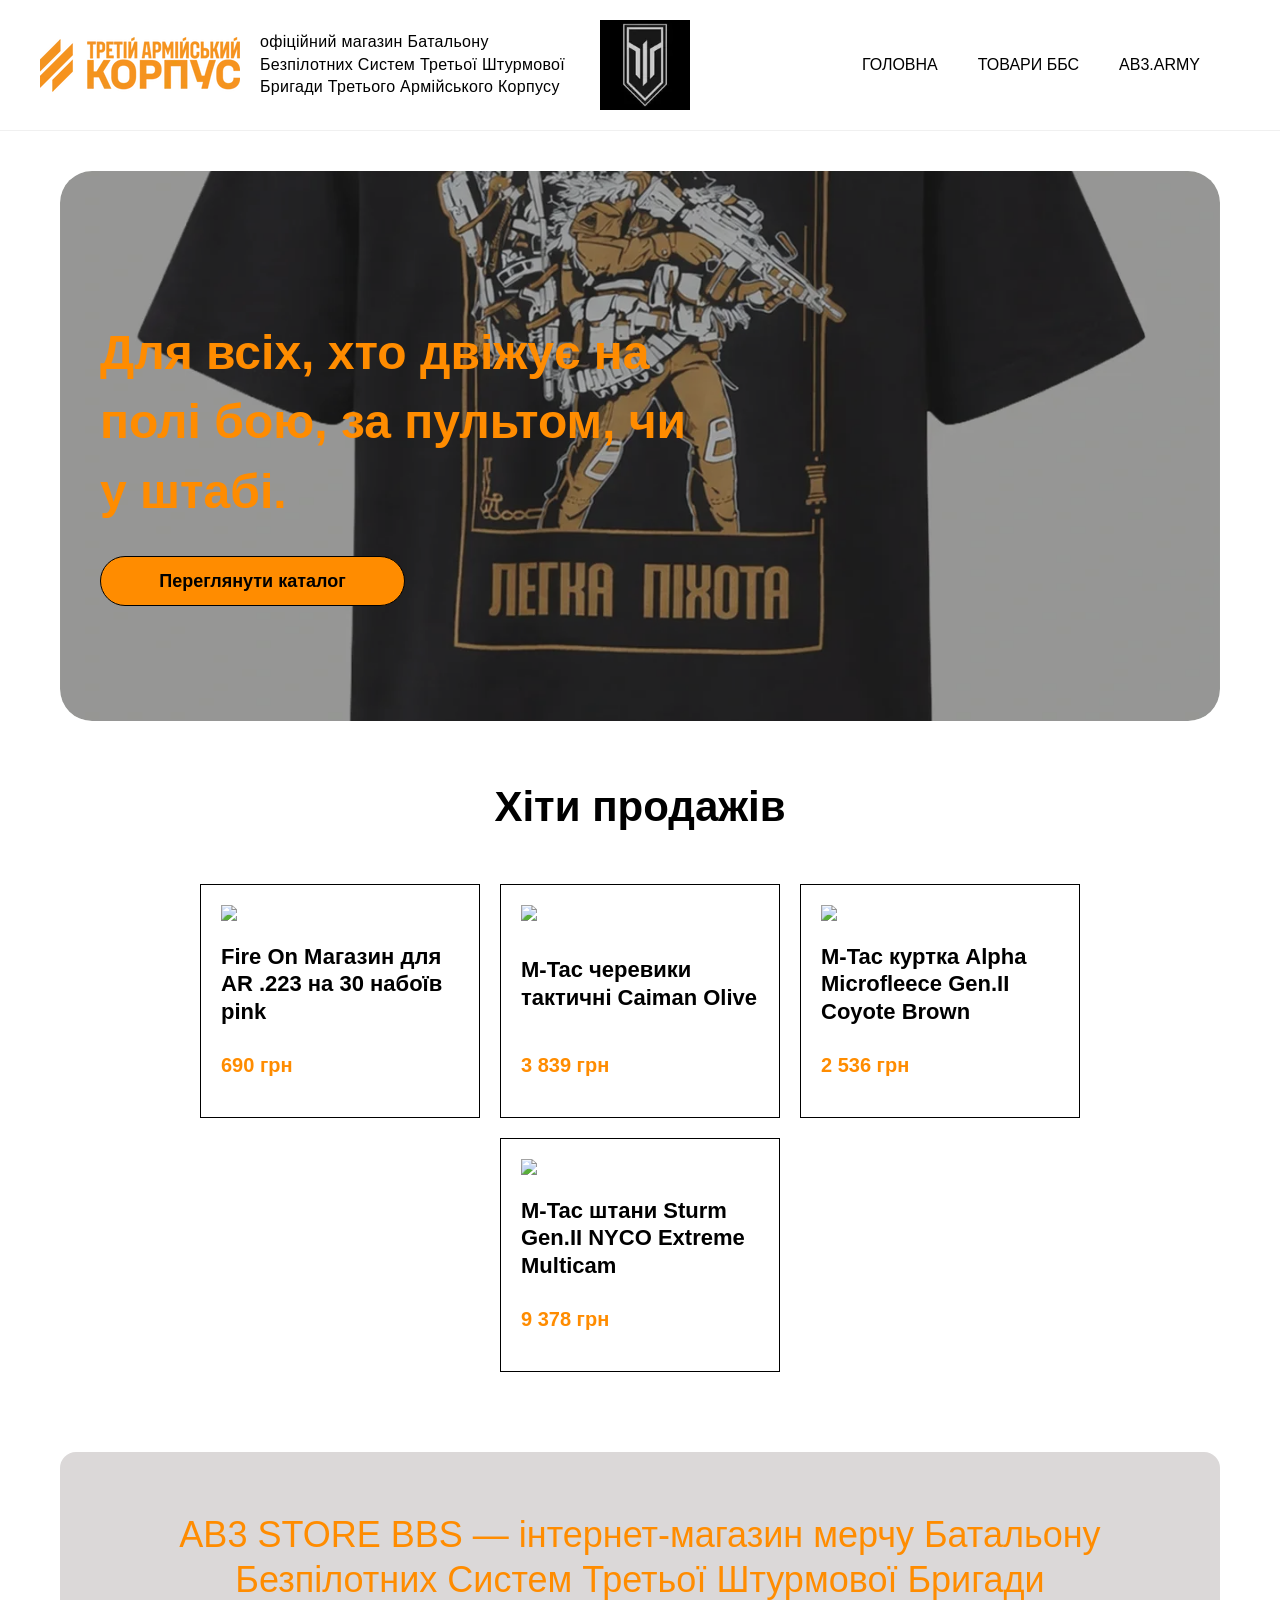
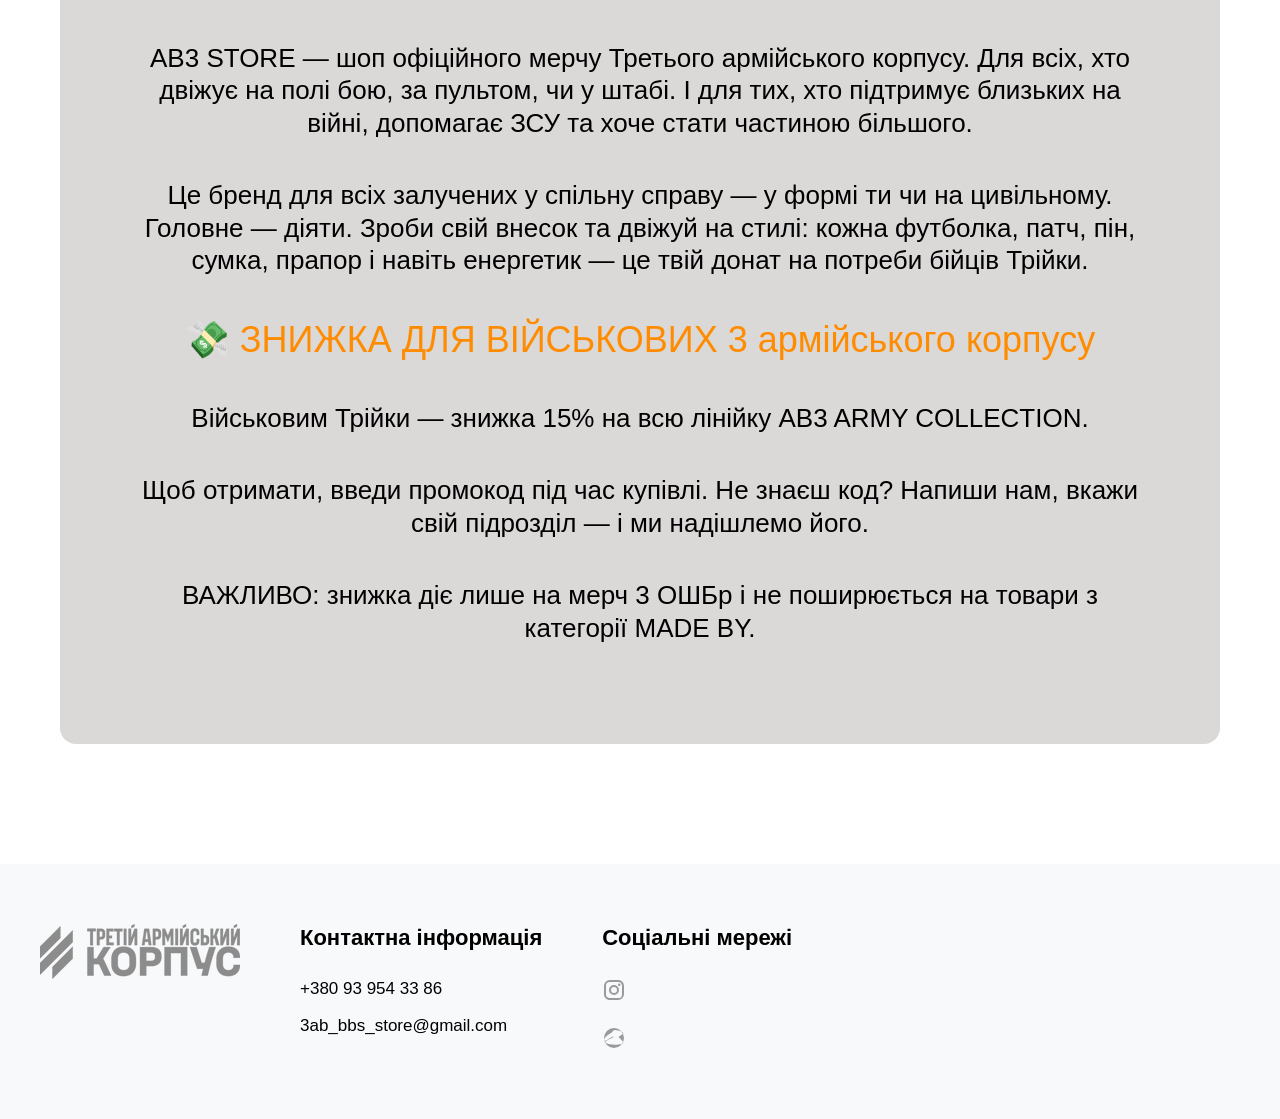
==== html/index.html @ 33bb887c "Візуальні зміни." ====
<html>
    <head lang="uk">
        <meta charset="UTF-8">
        <meta name="viewport" content="width=device-width, initial-scale=1.0">
        <title>Головна | AB3 STORE BBS | Мерч Батальону Безпілотних Систем</title>
        <link rel="icon" href="/css/img/bbs-96730741306747.webp" type="image/x-icon">
        <link rel="stylesheet" href="/css/style.css">
        <link rel="shortcut icon" href="/assets/favicon.ico" type="image/x-icon">
        <link href="/assets/default/production/client.b7f14640b805a15aca8f0a58725fa030.css" type="text/css" rel="stylesheet">
        <link href="/assets/default/production/styles.9fdff0e87ecc9fc3552acbc0e8273e4c.css" type="text/css" rel="stylesheet">
    </head>
    <body>

        <header>
            <div class="cont_header">

                <div class="logo-wrapper">
                    <img class='logo' src='/css/img/3АК_логотип.webp' alt="Логотип">
                    <div class="header__section">
                        <div class="header__slogan">офіційний магазин Батальону Безпілотних Систем Третьої Штурмової Бригади Третього Армійського Корпусу</div>
                    </div>
                    <img class='logo_2' src='/css/img/bbs-96730741306747.webp' alt="Логотип ББС">
                </div>

                <ul class='menu'>
                    <li><a class='menu-elements' href='/html/index.html'>Головна</a></li>
                    <li><a class='menu-elements' href='/html/bbs.html'>Товари ББС</a></li>
                    <li><a class='menu-elements' href='/html/AB3.html'>AB3.ARMY</a></li>
                </ul>

                <!-- Сюди вставляємо контейнер кошика Ecwid -->
                <div data-layout="SMALL_ICON_COUNTER" class="ec-cart-widget"></div>
            </div>
        </header>

        
        <main>
            <div class="hero-section">
                <div class="carousel">
                    <!-- Замініть src на шляхи до ваших зображень -->
                    <img src="/css/img/futbolka-stg-lehka-pikhota-chorna-xs-tsh-lp-bl-xs-23276362624699.webp" alt="Слайд 1" class="carousel-image active">
                    <img src="/css/img/stiker-ab3-army-vryvaisia-st-ab-vry-95581041040920.webp" alt="Слайд 2" class="carousel-image">
                    <img src="/css/img/futbolka-vid-bbs-fpv-izium-xs-tsh-bbs-fi-xs-65790374853443.webp" alt="Слайд 3" class="carousel-image">
                    <img src="/css/img/12-pack-enerhetyk-chainyi-dvizh-vid-ab3.army-t-enrg-dvizh-81625658340590.webp" alt="Слайд 4" class="carousel-image">
                </div>
                <h1 class="cta-title">Для всіх, хто двіжує на полі бою, за пультом, чи у штабі.</h1>
                <button class="cta-button">Переглянути каталог</button>
            </div>   
             
            <div class="products-section">
                <h2 class="products-title">Хіти продажів</h2>
                <div class="products-cards">
                    <div class="card">
                        <img class="img-card" src="t1bszqejxtu71p4uwqw9rehmm2iix1bc.jpg">
                        <h3 class="title-card">Fire On Магазин для АR .223 на 30 набоїв pink</h3>
                        <p class="price-card">690 грн</p>
                    </div>
                    <div class="card">
                        <img class="img-card" src="qrk2g6bggekqtichtr3t1vtlex09fgfk.jpg">
                        <h3 class="title-card">M-Tac черевики тактичні Caiman Olive</h3>
                        <p class="price-card">3 839 грн</p>
                    </div>
                    <div class="card">
                        <img class="img-card" src="4c2ugzacnl81k9i94lqs29xo9phe4vi9.jpg">
                        <h3 class="title-card">M-Tac куртка Alpha Microfleece Gen.II Coyote Brown</h3>
                        <p class="price-card">2 536 грн</p>
                    </div>
                    <div class="card">
                        <img class="img-card" src="0g0bbhjga5pd9u0oapahsax125ygoqui.jpg">
                        <h3 class="title-card">M-Tac штани Sturm Gen.II NYCO Extreme Multicam</h3>
                        <p class="price-card">9 378 грн</p>
                    </div>
                </div>
            </div>
                

            <div class="contact-section">
                <h2 class="contact-text-head">AB3 STORE BBS — інтернет-магазин мерчу Батальону Безпілотних Систем Третьої Штурмової Бригади</h2>
                <p class="contact-text">AB3 STORE — шоп офіційного мерчу Третього армійського корпусу. Для всіх, хто двіжує на полі бою, за пультом, чи у штабі. І для тих, хто підтримує близьких на війні, допомагає ЗСУ та хоче стати частиною більшого.</p>
                <p class="contact-text">Це бренд для всіх залучених у спільну справу — у формі ти чи на цивільному. Головне — діяти. Зроби свій внесок та двіжуй на стилі: кожна футболка, патч, пін, сумка, прапор і навіть енергетик — це твій донат на потреби бійців Трійки.</p>
 
                <h2 class="contact-text-head">💸 ЗНИЖКА ДЛЯ ВІЙСЬКОВИХ 3 армійського корпусу</h2>
                <p class="contact-text">Військовим Трійки — знижка 15% на всю лінійку AB3 ARMY COLLECTION.</p>
                <p class="contact-text">Щоб отримати, введи промокод під час купівлі. Не знаєш код? Напиши нам, вкажи свій підрозділ — і ми надішлемо його.</p>
                <p class="contact-text">ВАЖЛИВО: знижка діє лише на мерч 3 ОШБр і не поширюється на товари з категорії MADE BY.</p>
            </div>
        </main>
        
        <footer>
            <div class="footer-menu">
                <div class="copyright">
                    <img class='logo' src='/css/img/3АК_логотип_2.webp' alt="Логотип Корпусу">
                </div>
                
                <div class="vert-menu">
                    <h3 class="footer-elements-first">Контактна інформація</h3>
                    <a href="#" class="footer-elements">+380 93 954 33 86</a>
                    <a href="#" class="footer-elements">3ab_bbs_store@gmail.com</a>
                </div>
                <div class="vert-menu">
                    <h3 class="footer-elements-first">Соціальні мережі</h3>

                    <a class="footer__social-icon" rel="nofollow" target="_blank" title="Instagram" aria-label="Instagram" href="https://instagram.com/ab3.store.merch">
                        <svg class="icon-ig">
                            <use xlink:href="#icon-ig"></use>
                        </svg>
                    </a>

                    <a class="footer__social-icon" rel="nofollow" target="_blank" title="Telegram" aria-label="Telegram" href="https://telegram.me/@ab3_store">
                        <svg class="icon-tg">
                            <use xlink:href="#icon-tg"></use>
                        </svg>
                    </a>

                </div>
            </div>
        </footer>

    <svg style="display: none;">

        <symbol id="icon-ig" viewBox="0 0 24 24">
            <path d="M7.8,2H16.2C19.4,2 22,4.6 22,7.8V16.2A5.8,5.8 0 0,1 16.2,22H7.8C4.6,22 2,19.4 2,16.2V7.8A5.8,5.8 0 0,1 7.8,2M7.6,4A3.6,3.6 0 0,0 4,7.6V16.4C4,18.39 5.61,20 7.6,20H16.4A3.6,3.6 0 0,0 20,16.4V7.6C20,5.61 18.39,4 16.4,4H7.6M17.25,5.5A1.25,1.25 0 0,1 18.5,6.75A1.25,1.25 0 0,1 17.25,8A1.25,1.25 0 0,1 16,6.75A1.25,1.25 0 0,1 17.25,5.5M12,7A5,5 0 0,1 17,12A5,5 0 0,1 12,17A5,5 0 0,1 7,12A5,5 0 0,1 12,7M12,9A3,3 0 0,0 9,12A3,3 0 0,0 12,15A3,3 0 0,0 15,12A3,3 0 0,0 12,9Z" />
        </symbol>
        
        <symbol id="icon-tg" viewBox="0 0 24 24">
            <path d="M11.944,2A10,10 0 0,0 2,12A10,10 0 0,0 12,22A10,10 0 0,0 22,12A10,10 0 0,0 12,2M11.944,4C16.022,4 19.111,5.367 20.5,6.167C21.133,6.533 21.333,6.9 21.333,7.333C21.333,7.8 20.967,8.067 20.533,8.333C19.4,9.033 17.8,10.067 17.067,10.533C16.8,10.7 16.533,11.067 16.8,11.333C17.4,11.933 18.6,13.133 19.2,13.733C19.8,14.333 20.4,14.933 20.8,15.333C21.2,15.733 21.4,16.2 21.267,16.8C21.133,17.4 20.6,17.867 19.933,18C17.8,18.467 15.2,18.8 12.533,18.8C9.333,18.8 6.8,18.267 5.2,17.6C3.867,17.067 3.2,16.467 3.333,15.733C3.4,15.333 3.933,14.933 4.933,14.467C6.467,13.733 8.8,12.6 11.067,11.267C11.333,11.133 11.6,10.933 11.333,10.667C11.067,10.4 10.6,10.533 10.267,10.733C8.4,11.867 5.8,13.467 4.933,14C4.2,14.467 3.6,14.8 3.2,14.8C2.6,14.8 2.2,14.333 2.267,13.6C2.4,12.4 3.4,10.8 5.6,9.2C7.8,7.6 10.6,6.4 11.944,4Z" />
        </symbol>

    </svg>

    <!-- Контейнер для віджету кошика (саме він генерує ваш HTML код) -->
    <div data-layout="SMALL_ICON_COUNTER" class="ec-cart-widget"></div>

    <!-- Скрипт ініціалізації Ecwid -->
    <div>
        <script data-cfasync="false" type="text/javascript" src="https://app.ecwid.com/script.js?ВАШ_STORE_ID&data_platform=code" charset="utf-8"></script>
        <script>Ecwid.init();</script>
    </div>
    
    <script src="/js/main.js"></script>
        
    </body>
</html>
---- css/style.css ----
/* =========================================
   1. ГЛОБАЛЬНІ СТИЛІ
   ========================================= */
body {
    margin: 0;
    padding: 0;
    font-family: "Inter", sans-serif;
    background-color: #ffffff;
    color: #000000;
    box-sizing: border-box;
}

*, *:before, *:after {
    box-sizing: inherit;
}

a {
    text-decoration: none;
    color: inherit;
    transition: color 0.3s ease;
}

ul {
    list-style: none;
    padding: 0;
    margin: 0;
}

img {
    max-width: 100%;
    display: block;
}

/* =========================================
   2. HEADER (ШАПКА)
   ========================================= */
header {
    background-color: #ffffff;
    padding: 20px 40px;
    min-height: 100px;
    display: flex;
    align-items: center;
    justify-content: center;
    border-bottom: 1px solid #f0f0f0;
    position: relative;
    z-index: 100;
}

.cont_header {
    display: flex;
    justify-content: space-between;
    align-items: center;
    width: 100%;
    max-width: 1400px;
    gap: 20px; /* Відступ між групою лого і меню */
}

/* Логотип і текст */
.logo-wrapper {
    display: flex;
    align-items: center;
    gap: 20px;
    flex-shrink: 0;
}

.logo {
    width: 200px;
    height: auto;
    display: block;
    object-fit: contain;
}

.logo_2 {
    width: 90px;
    height: auto;
    display: block;
    object-fit: contain;
}

.header__section {
    display: block;
    max-width: 320px; /* Компактний блок тексту */
    text-align: left;
}

.header__slogan {
    font-weight: 400;
    font-size: 16px;
    line-height: 1.4;
    text-transform: none;
    color: #000;
    margin: 0;
    letter-spacing: 0.3px;
}

/* Меню */
.menu {
    display: flex;
    flex-direction: row;
    justify-content: flex-end;
    align-items: center;
    gap: 40px;
    flex-grow: 1; /* Займає вільний простір */
}

.menu-elements {
    font-weight: 500;
    font-size: 16px;
    line-height: 1.2;
    text-transform: uppercase;
    color: #000;
}

.menu-elements:hover {
    color: darkorange;
}

/* Кошик Ecwid у хедері */
.ec-cart-widget {
    margin-left: 20px;
    display: inline-block;
    vertical-align: middle;
    flex-shrink: 0;
}

/* Стилізація іконки кошика Ecwid */
.ec-minicart__icon .icon-default path[stroke], 
.ec-minicart__icon .icon-default circle[stroke],
.ec-minicart__icon .icon-default rect[stroke] {
    stroke: #000000 !important;
    stroke-width: 2px;
}

.ec-minicart__icon .icon-default path[fill],
.ec-minicart__icon .icon-default circle[fill] {
    fill: none !important;
}

/* Лічильник товарів у кошику */
.ec-minicart__counter {
    background-color: darkorange !important;
    color: #ffffff !important;
    border-radius: 50% !important;
    font-family: "Inter", sans-serif !important;
    font-weight: 600 !important;
    font-size: 11px !important;
    border: 2px solid #fff !important;
    box-shadow: 0 2px 5px rgba(0,0,0,0.2);
}

/* =========================================
   3. HERO 
   ========================================= */

.hero-section {
    border-radius: 32px;
    padding: 60px 40px;
    max-width: 100%;
    min-height: 550px;
    display: flex;
    flex-direction: column;
    justify-content: center;
    /* Прибираємо суцільний фон, бо тепер там картинки */
    background: transparent; 
    margin-bottom: 40px;
    position: relative; /* Важливо для позиціонування каруселі */
    overflow: hidden; /* Щоб картинки не вилазили за rounded corners */
    color: #000;
}

/* Контейнер для слайдера */
.carousel {
    position: absolute;
    top: 0;
    left: 0;
    width: 100%;
    height: 100%;
    z-index: 0; /* На задньому плані */
}

.carousel-image {
    position: absolute;
    top: 0;
    left: 0;
    width: 100%;
    height: 100%;
    object-fit: cover; /* Заповнює весь блок без спотворень */
    opacity: 0;
    transition: opacity 1s ease-in-out;
    z-index: 0;
}

.carousel-image.active {
    opacity: 1;
    z-index: 1;
}

/* Затемнення поверх картинок, щоб текст читався */
.hero-section::before {
    content: '';
    position: absolute;
    top: 0;
    left: 0;
    width: 100%;
    height: 100%;
    background: rgba(53, 51, 51, 0.371); /* Напівпрозорий білий шар */
    z-index: 1;
    border-radius: 32px;
}

/* Контент має бути вище за картинки і затемнення */
.cta-title, .cta-button {
    position: relative;
    z-index: 2;
}

.cta-title {
    font-weight: 600;
    font-size: 48px;
    line-height: 1.45;
    color: darkorange;
    max-width: 600px;
    margin-bottom: 30px;
}

.cta-button {
    border: 1px solid #000;
    border-radius: 200px;
    width: fit-content;
    min-width: 305px;
    height: 50px;
    font-weight: 600;
    font-size: 18px;
    line-height: 1.2;
    text-align: center;
    color: #000;
    background: darkorange;
    cursor: pointer;
    transition: background 0.3s ease;
    display: flex;
    align-items: center;
    justify-content: center;
    text-decoration: none;
}

.cta-button:hover {
    background: rgb(0, 0, 0);
    color: darkorange;
    border: 1px solid darkorange;
}   

/* =========================================
   4. PRODUCTS (ТОВАРИ)
   ========================================= */
main {
    max-width: 1200px;
    margin: 0 auto;
    padding: 40px 20px;
}

.products-title {
    font-weight: 600;
    font-size: 42px;
    line-height: 1.25;
    text-align: center;
    color: #000;
    margin: 60px 0 50px 0;
}

.products-cards {
    display: flex;
    flex-wrap: wrap;
    justify-content: center;
    gap: 20px;
}

.card {
    border: 1.5px solid #000;
    padding: 20px;
    width: 280px;
    background: #fff;
    transition: transform 0.3s ease, box-shadow 0.3s ease;
    display: flex;
    flex-direction: column;
    justify-content: space-between;
    box-sizing: border-box;
}

.card:hover {
    transform: translateY(-5px);
    box-shadow: 0 10px 20px rgba(0,0,0,0.05);
}

.title-card {
    font-weight: 600;
    font-size: 22px;
    line-height: 1.25;
    color: #000;
    margin-bottom: 10px;
}

.price-card {
    font-weight: 600;
    font-size: 20px;
    line-height: 1.08;
    color: darkorange;
}

/* =========================================
   5. CONTACTS (КОНТАКТИ)
   ========================================= */
.contact-section {
    background: #dbd8d8;
    border-radius: 16px;
    padding: 60px 20px;
    max-width: 1200px;
    text-align: center;
    margin: 80px auto;
}

.contact-text-head {
    font-weight: 500;
    font-size: 36px;
    line-height: 1.25;
    color: darkorange;
    max-width: 1000px;
    margin: 0 auto 40px auto;
    display: block;
}

.contact-text {
    font-weight: 500;
    font-size: 26px;
    line-height: 1.25;
    color: black;
    max-width: 1000px;
    margin: 0 auto 40px auto;
    display: block;
}

.contact-form {
    display: flex;
    align-items: center;
    justify-content: center;
    width: 100%;
    max-width: 400px;
    height: 50px;
    margin: 0 auto;
}

.input-phone {
    flex-grow: 1;
    border: 1px solid #000;
    border-right: none;
    border-radius: 54px 0 0 54px;
    padding: 0 20px;
    height: 100%;
    background: #d3e9ff;
    font-family: "Inter", sans-serif;
    font-size: 16px;
    color: #000;
    outline: none;
}

.input-phone::placeholder {
    color: rgba(0,0,0,0.5);
}

.submit-button {
    border: 1px solid #000;
    border-radius: 0 200px 200px 0;
    width: 120px;
    height: 100%;
    background: #000;
    font-weight: 600;
    font-size: 14px;
    color: #fff;
    cursor: pointer;
    transition: background 0.3s ease;
}

.submit-button:hover {
    background: #333;
}

/* =========================================
   6. FOOTER (ПІДВАЛ)
   ========================================= */
footer {
    display: flex;
    flex-wrap: wrap;
    justify-content: space-between;
    align-items: flex-start;
    padding: 60px 40px;
    background: #F8F9FA;
    max-width: 1400px;
    margin: 0 auto;
    gap: 40px;
}

.footer-menu {
    display: flex;
    flex-wrap: wrap;
    justify-content: flex-end;
    gap: 60px;
}

.vert-menu {
    display: flex;
    flex-direction: column;
    align-items: flex-start;
    gap: 15px;
}

.footer-elements-first {
    font-weight: 600;
    font-size: 22px;
    line-height: 1.3;
    color: #000;
    margin: 0 0 10px 0;
    display: block;
}

.footer-elements {
    font-weight: 400;
    font-size: 17px;
    line-height: 1.3;
    color: #000;
}

.footer-elements:hover {
    color: darkorange;
}

/* Соціальні іконки */
.footer__social-icon {
    display: inline-flex;
    align-items: center;
    justify-content: center;
    overflow: hidden;
    margin: 0 9px 9px 0;
    width: 24px;
    height: 24px;
    border: 0;
    color: rgba(60, 60, 60, 0.5) !important;
    transition: all 0.3s ease;
}

.footer__social-icon:hover {
    color: #000000 !important;
    transform: scale(1.1);
}

.footer__social-icon svg {
    width: 100%;
    height: 100%;
    fill: currentColor;
    display: block;
}

/* =========================================
   7. АДАПТИВНІСТЬ (MOBILE)
   ========================================= */
@media (max-width: 900px) {
    .cont_header {
        flex-direction: column;
        gap: 20px;
    }

    .logo-wrapper {
        width: 100%;
        justify-content: center;
        text-align: center;
    }

    .header__section {
        max-width: 100%;
        text-align: center;
    }

    .menu {
        width: 100%;
        justify-content: center;
        gap: 15px;
        flex-wrap: wrap;
    }
    
    .ec-cart-widget {
        margin: 20px auto 0;
        display: block;
        text-align: center;
    }

    .cta-title {
        font-size: 32px;
    }

    .slide-content {
        padding: 20px;
        text-align: center;
    }
    
    .carousel-btn {
        opacity: 1;
        pointer-events: auto;
        background: rgba(255,255,255,0.9);
    }

    .contact-text {
        font-size: 24px;
    }

    .contact-form {
        flex-direction: column;
        height: auto;
        gap: 10px;
    }

    .input-phone {
        width: 100%;
        border-radius: 54px;
        border-right: 1px solid #000;
        padding: 15px;
        height: 50px;
        box-sizing: border-box;
    }

    .submit-button {
        width: 100%;
        border-radius: 54px;
        height: 50px;
        border: 1px solid #000;
    }

    footer {
        flex-direction: column;
        align-items: center;
        text-align: center;
        padding: 40px 20px;
    }

    .footer-menu {
        justify-content: center;
        gap: 30px;
    }
    
    .vert-menu {
        align-items: center;
    }
}
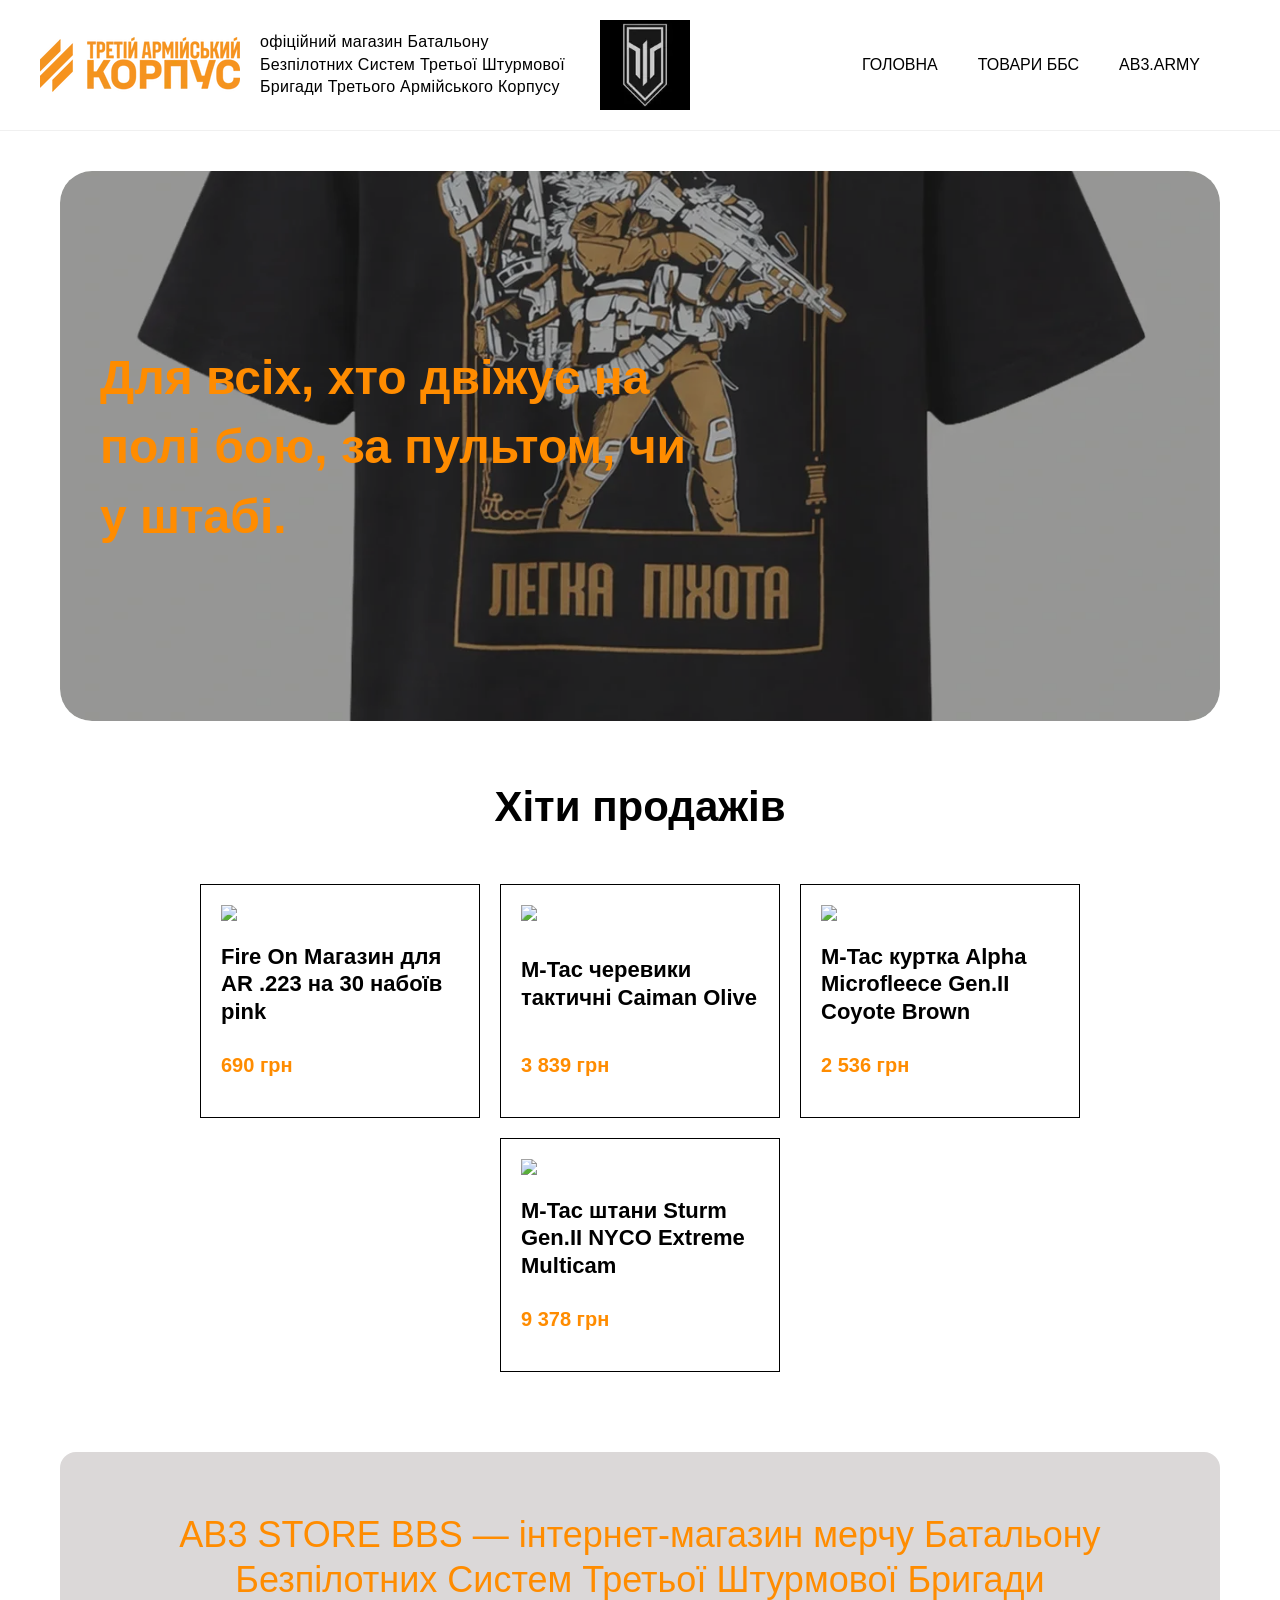
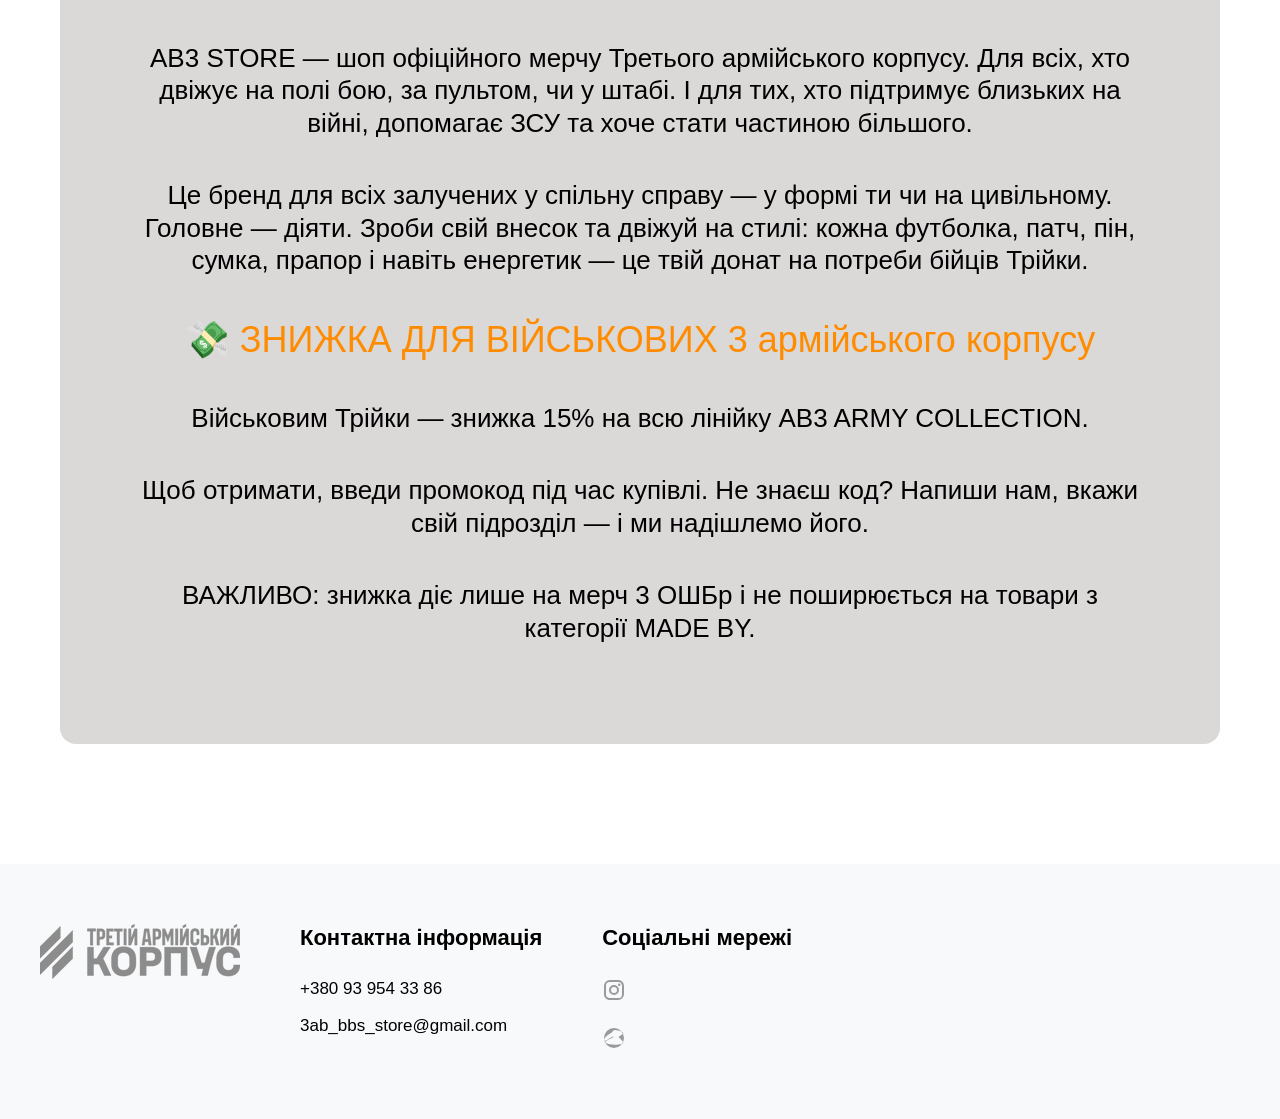
==== commit 9527c694: "Прероблення підвалу." ====
--- a/html/index.html
+++ b/html/index.html
@@ -44,7 +44,6 @@
                     <img src="/css/img/12-pack-enerhetyk-chainyi-dvizh-vid-ab3.army-t-enrg-dvizh-81625658340590.webp" alt="Слайд 4" class="carousel-image">
                 </div>
                 <h1 class="cta-title">Для всіх, хто двіжує на полі бою, за пультом, чи у штабі.</h1>
-                <button class="cta-button">Переглянути каталог</button>
             </div>   
              
             <div class="products-section">
@@ -87,31 +86,33 @@
         </main>
         
         <footer>
-            <div class="footer-menu">
-                <div class="copyright">
-                    <img class='logo' src='/css/img/3АК_логотип_2.webp' alt="Логотип Корпусу">
-                </div>
-                
-                <div class="vert-menu">
-                    <h3 class="footer-elements-first">Контактна інформація</h3>
-                    <a href="#" class="footer-elements">+380 93 954 33 86</a>
-                    <a href="#" class="footer-elements">3ab_bbs_store@gmail.com</a>
-                </div>
-                <div class="vert-menu">
-                    <h3 class="footer-elements-first">Соціальні мережі</h3>
+            <div class="cont_footer">
+                <div class="footer-menu">
+                    <div class="copyright">
+                        <img class='logo' src='/css/img/3АК_логотип_2.webp' alt="Логотип Корпусу">
+                    </div>
+                    
+                    <div class="vert-menu">
+                        <h3 class="footer-elements-first">Контактна інформація</h3>
+                        <a href="#" class="footer-elements">+380 93 954 33 86</a>
+                        <a href="#" class="footer-elements">3ab_bbs_store@gmail.com</a>
+                    </div>
+                    <div class="vert-menu">
+                        <h3 class="footer-elements-first">Соціальні мережі</h3>
 
-                    <a class="footer__social-icon" rel="nofollow" target="_blank" title="Instagram" aria-label="Instagram" href="https://instagram.com/ab3.store.merch">
-                        <svg class="icon-ig">
-                            <use xlink:href="#icon-ig"></use>
-                        </svg>
-                    </a>
+                        <a class="footer__social-icon" rel="nofollow" target="_blank" title="Instagram" aria-label="Instagram" href="https://instagram.com/ab3.store.merch">
+                            <svg class="icon-ig">
+                                <use xlink:href="#icon-ig"></use>
+                            </svg>
+                        </a>
 
-                    <a class="footer__social-icon" rel="nofollow" target="_blank" title="Telegram" aria-label="Telegram" href="https://telegram.me/@ab3_store">
-                        <svg class="icon-tg">
-                            <use xlink:href="#icon-tg"></use>
-                        </svg>
-                    </a>
+                        <a class="footer__social-icon" rel="nofollow" target="_blank" title="Telegram" aria-label="Telegram" href="https://telegram.me/@ab3_store">
+                            <svg class="icon-tg">
+                                <use xlink:href="#icon-tg"></use>
+                            </svg>
+                        </a>
 
+                    </div>
                 </div>
             </div>
         </footer>
--- a/css/style.css
+++ b/css/style.css
@@ -387,14 +387,22 @@
    6. FOOTER (ПІДВАЛ)
    ========================================= */
 footer {
+    display: block;
+    width: 100%;
+    padding: 60px 40px;
+    background: #F8F9FA;
+    box-sizing: border-box;
+}
+
+/* Контейнер всередині футера (аналог .cont_header) */
+.cont_footer {
     display: flex;
     flex-wrap: wrap;
     justify-content: space-between;
     align-items: flex-start;
-    padding: 60px 40px;
-    background: #F8F9FA;
+    width: 100%;
     max-width: 1400px;
-    margin: 0 auto;
+    margin: 0 auto; /* Центрування контейнера */
     gap: 40px;
 }
 
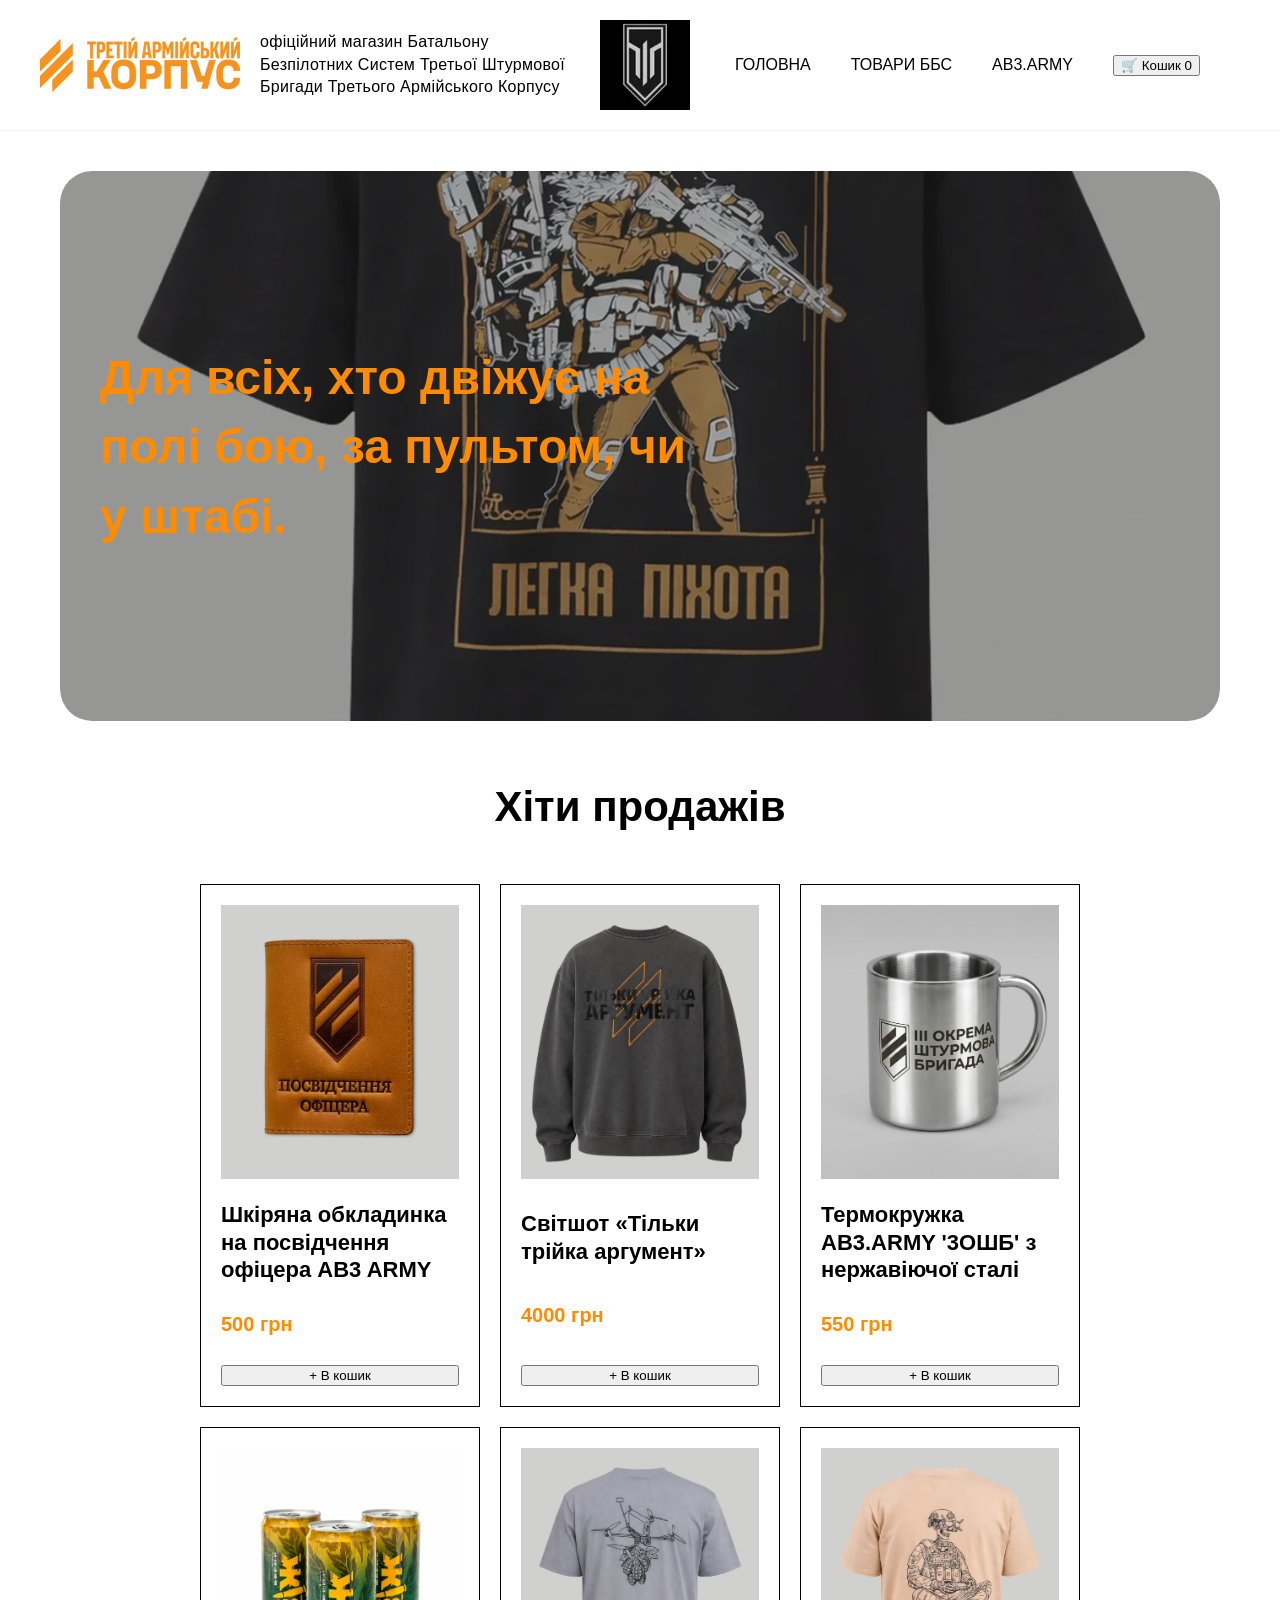
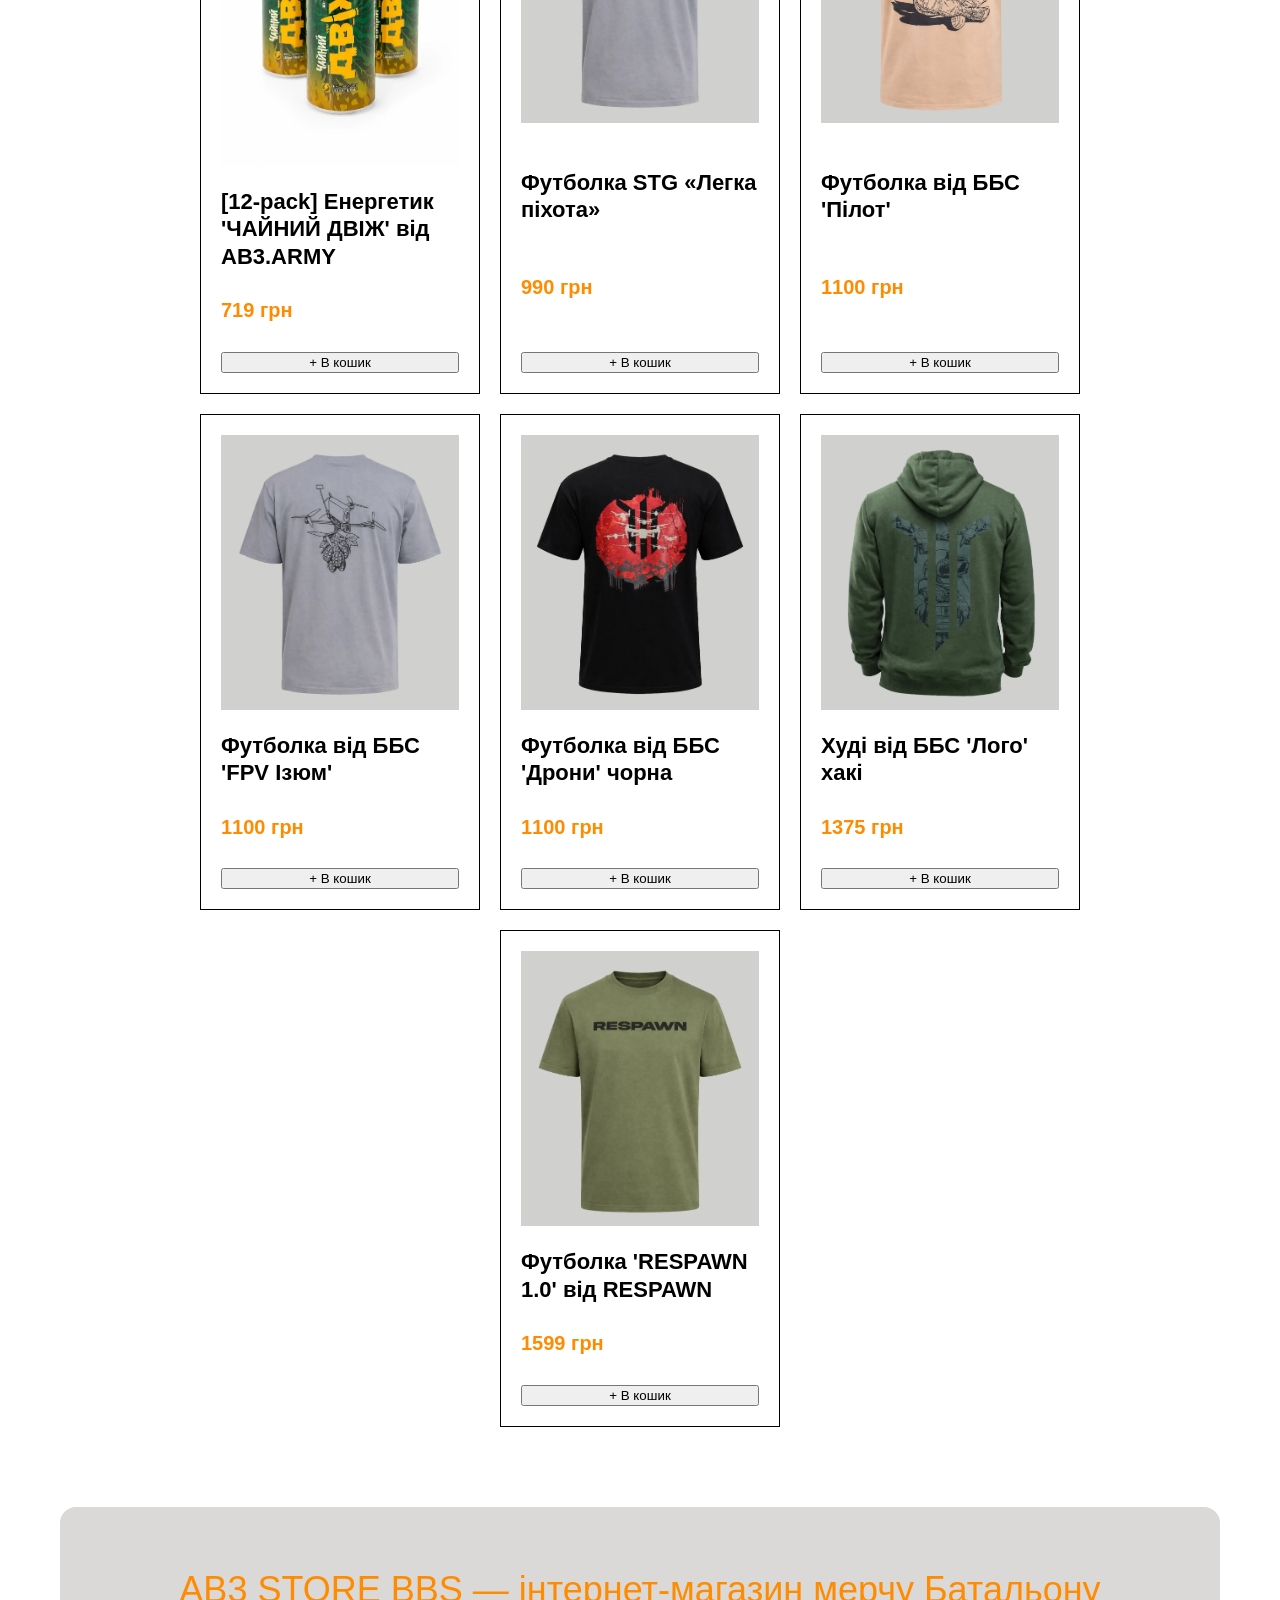
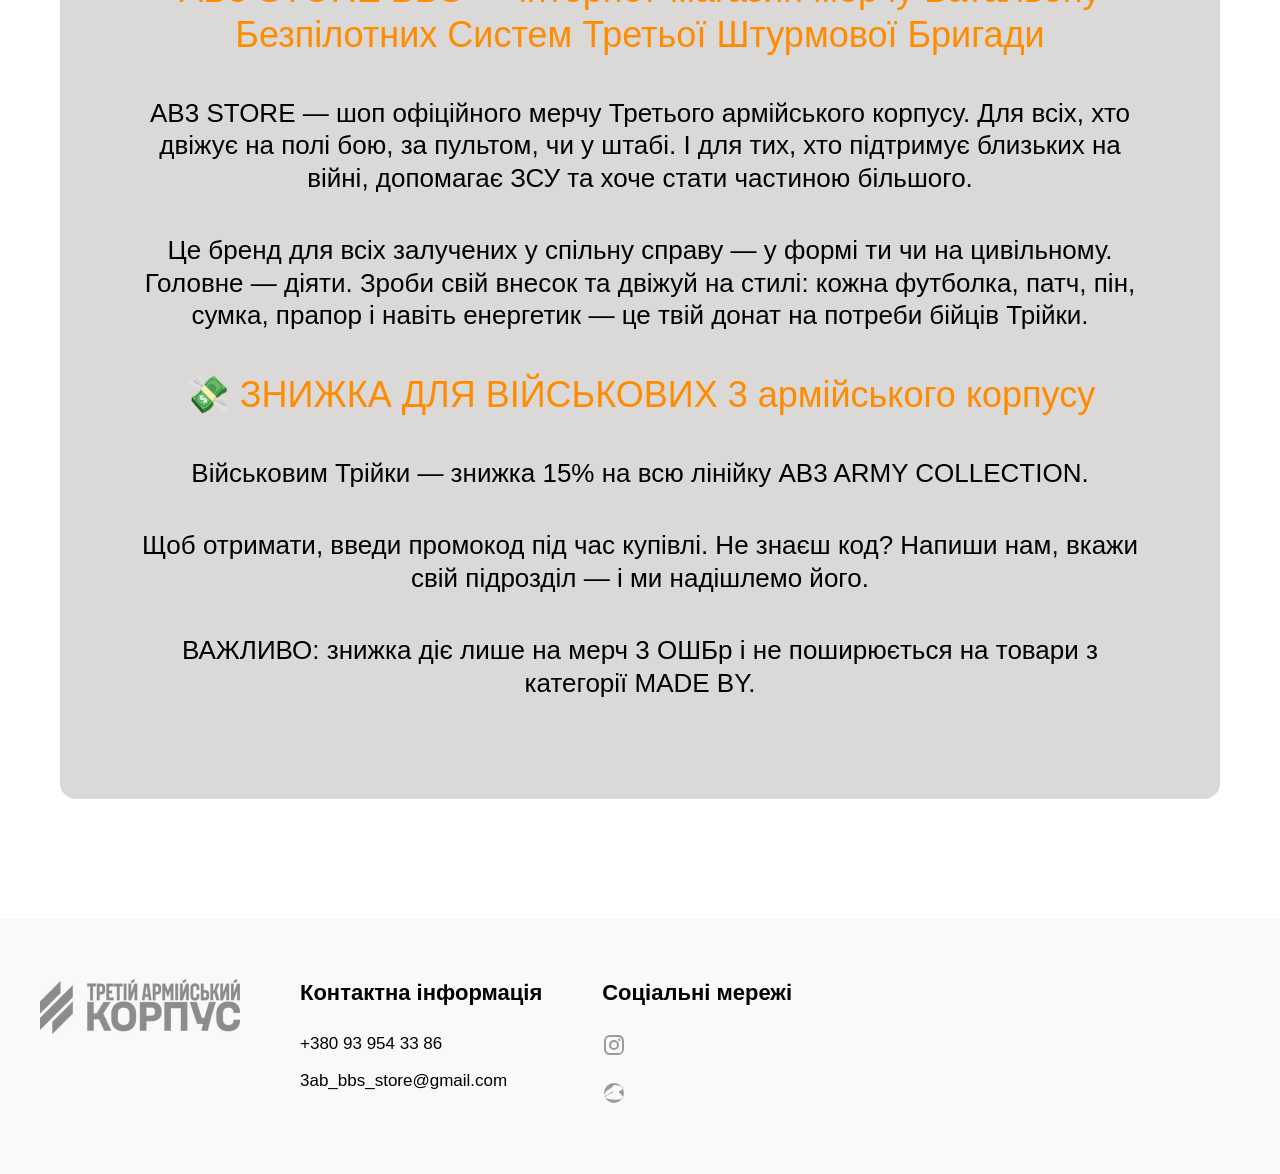
==== commit 7f86e924: "Зробленно показ товарів на сторінках." ====
--- a/html/index.html
+++ b/html/index.html
@@ -26,6 +26,10 @@
                     <li><a class='menu-elements' href='/html/index.html'>Головна</a></li>
                     <li><a class='menu-elements' href='/html/bbs.html'>Товари ББС</a></li>
                     <li><a class='menu-elements' href='/html/AB3.html'>AB3.ARMY</a></li>
+                    <button id="cart-btn" class="cart-button">
+                        🛒 Кошик
+                        <span id="cart-count" class="cart-badge">0</span>
+                    </button>
                 </ul>
 
                 <!-- Сюди вставляємо контейнер кошика Ecwid -->
